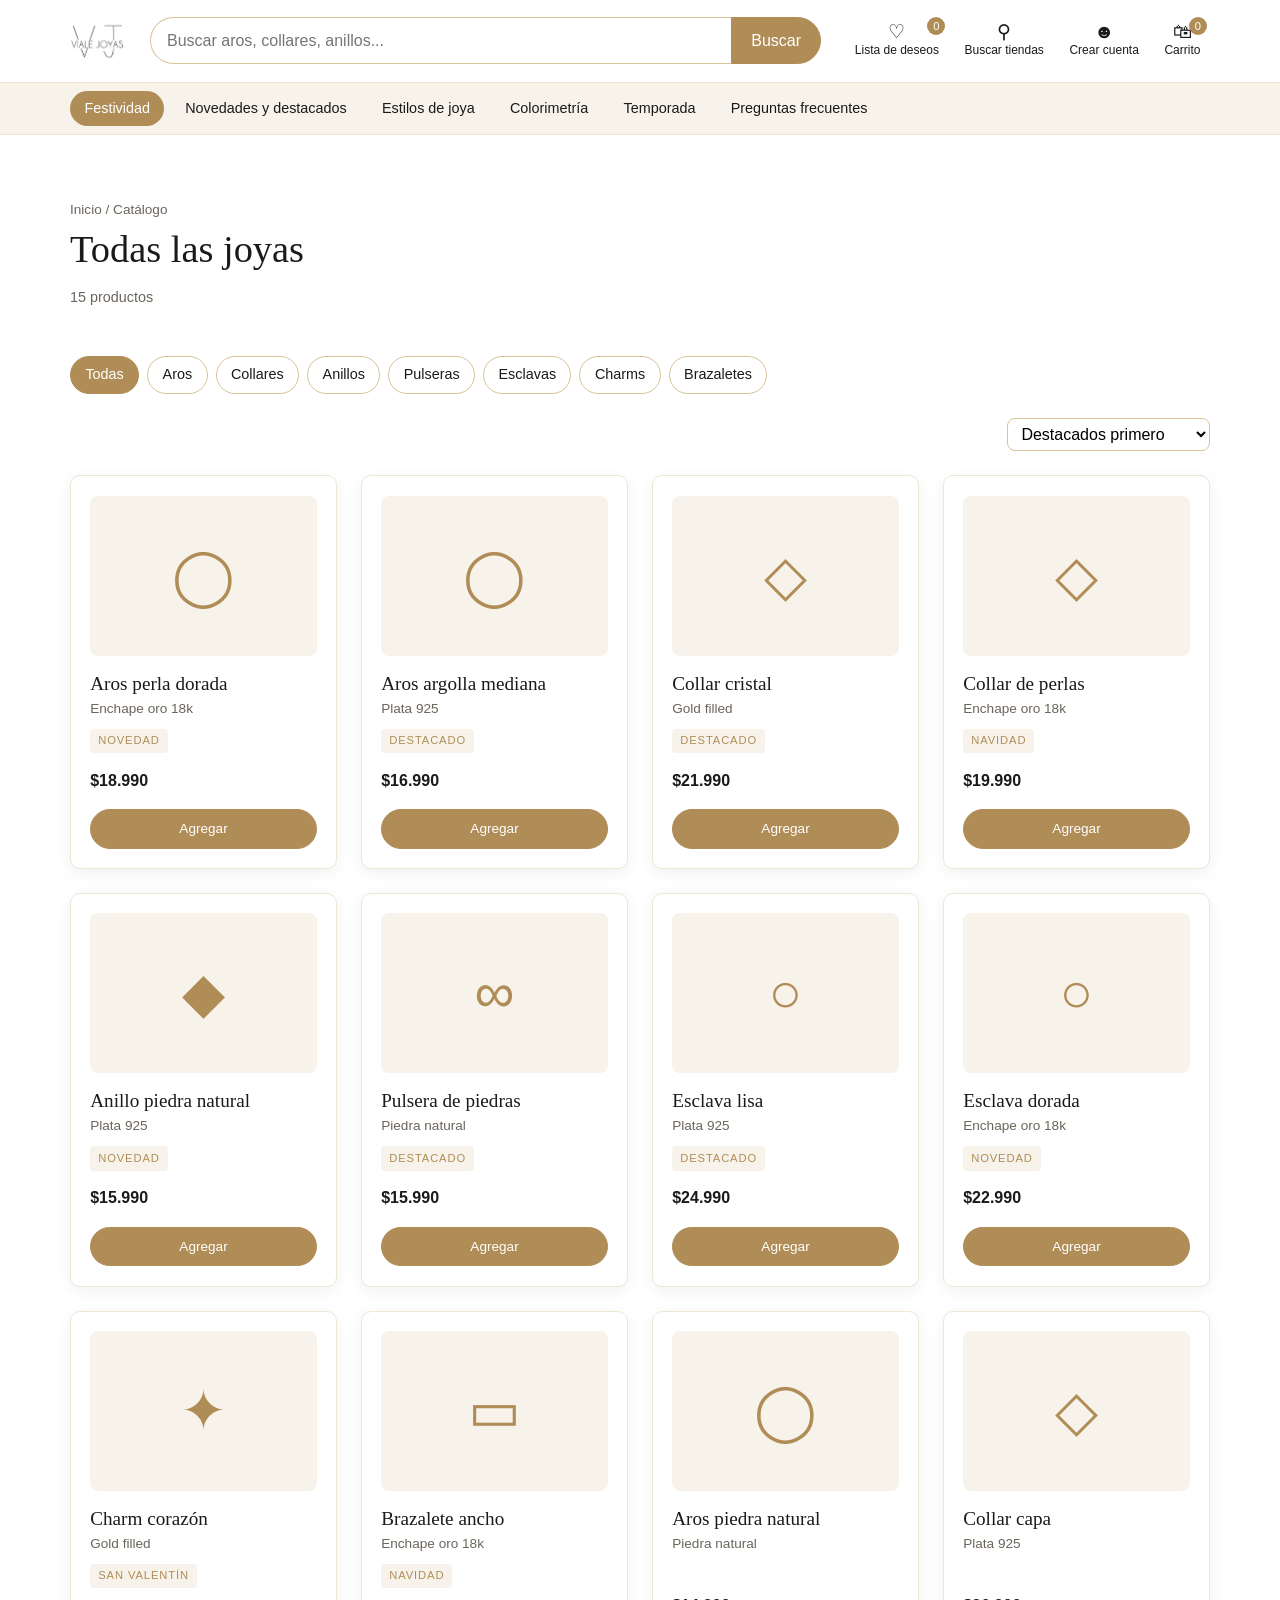
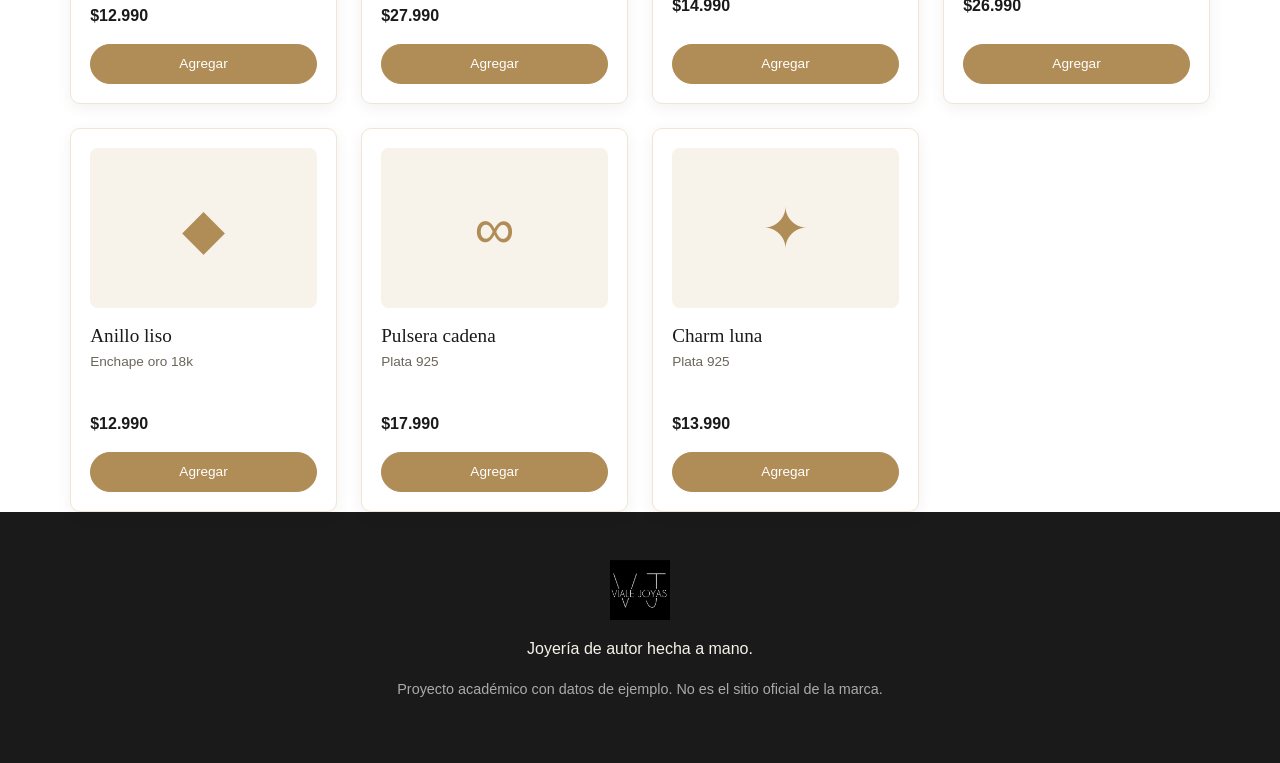
==== catalogo.html @ 7671e729 "Add files via upload" ====
<!DOCTYPE html>
<html lang="es">
<head>
  <meta charset="UTF-8">
  <meta name="viewport" content="width=device-width, initial-scale=1.0">
  <title>Catálogo · Viale Joyas</title>
  <link rel="stylesheet" href="css/styles.css">
  <link rel="stylesheet" href="css/catalogo.css">
</head>
<body>

  <!-- ===== BARRA PRINCIPAL ===== -->
  <header class="topbar">
    <div class="container topbar__inner">
      <a href="index.html" class="brand" aria-label="Viale Joyas, inicio">
        <img src="assets/logo.png" alt="Logo Viale Joyas">
      </a>

      <form class="search" id="form-search" role="search">
        <label for="buscador" class="sr-only">Buscar</label>
        <input id="buscador" type="search" placeholder="Buscar aros, collares, anillos...">
        <button type="submit" aria-label="Buscar">Buscar</button>
      </form>

      <nav class="actions" aria-label="Acciones de cuenta">
        <button class="action" id="btn-wishlist" type="button">
          <span class="action__icon" aria-hidden="true">&#9825;</span>
          <span class="action__label">Lista de deseos</span>
          <span class="badge" id="wish-count">0</span>
        </button>
        <button class="action" id="btn-stores" type="button">
          <span class="action__icon" aria-hidden="true">&#9906;</span>
          <span class="action__label">Buscar tiendas</span>
        </button>
        <button class="action" id="btn-account" type="button">
          <span class="action__icon" aria-hidden="true">&#9787;</span>
          <span class="action__label">Crear cuenta</span>
        </button>
        <button class="action" id="btn-cart" type="button">
          <span class="action__icon" aria-hidden="true">&#128717;</span>
          <span class="action__label">Carrito</span>
          <span class="badge" id="cart-count">0</span>
        </button>
      </nav>
    </div>
  </header>

  <!-- ===== BARRA SECUNDARIA ===== -->
  <nav class="subbar" aria-label="Categorías">
    <div class="container subbar__inner">
      <a href="index.html#festividad" class="subbar__link subbar__link--festive">Festividad</a>
      <a href="index.html#novedades" class="subbar__link">Novedades y destacados</a>
      <a href="index.html#estilos" class="subbar__link">Estilos de joya</a>
      <a href="index.html#colorimetria" class="subbar__link">Colorimetría</a>
      <a href="index.html#temporada" class="subbar__link">Temporada</a>
      <a href="index.html#faq" class="subbar__link">Preguntas frecuentes</a>
    </div>
  </nav>

  <main class="container">
    <header class="page-head">
      <p class="breadcrumb"><a href="index.html">Inicio</a> / <span id="crumb">Catálogo</span></p>
      <h1 id="titulo">Todas las joyas</h1>
      <p class="muted" id="conteo"></p>
    </header>

    <nav class="chips" id="chips" aria-label="Filtrar por categoría"></nav>

    <div class="toolbar">
      <span class="muted" id="resumen"></span>
      <label>
        <span class="sr-only">Ordenar</span>
        <select id="orden">
          <option value="relevancia">Destacados primero</option>
          <option value="precio-asc">Precio: menor a mayor</option>
          <option value="precio-desc">Precio: mayor a menor</option>
          <option value="nombre">Nombre A-Z</option>
        </select>
      </label>
    </div>

    <div class="grid" id="grid"></div>
    <p class="empty" id="vacio" hidden>No encontramos productos con esa búsqueda.</p>
  </main>

  <footer class="footer">
    <div class="container footer__inner">
      <img src="assets/logo.png" alt="Viale Joyas" class="footer__logo">
      <p>Joyería de autor hecha a mano.</p>
      <p class="muted">Proyecto académico con datos de ejemplo. No es el sitio oficial de la marca.</p>
    </div>
  </footer>

  <!-- ===== DIÁLOGOS ===== -->
  <dialog id="dlg-stores" class="dialog">
    <form method="dialog" class="dialog__close-wrap"><button class="dialog__close" aria-label="Cerrar">&times;</button></form>
    <h2>Nuestras tiendas</h2>
    <ul class="store-list">
      <li><strong>Vivo Los Trapenses</strong><span>Mall Vivo Los Trapenses</span></li>
      <li><strong>MUT</strong><span>Mercado Urbano Tobalaba</span></li>
      <li><strong>Espacio Urbano La Dehesa</strong><span>Espacio Urbano La Dehesa</span></li>
      <li><strong>Pueblo del Inglés</strong><span>Pueblo del Inglés, local</span></li>
    </ul>
    <p class="muted">Direcciones y horarios de ejemplo.</p>
  </dialog>

  <dialog id="dlg-account" class="dialog">
    <form method="dialog" class="dialog__close-wrap"><button class="dialog__close" aria-label="Cerrar">&times;</button></form>
    <h2>Crear cuenta</h2>
    <form id="form-account" class="stack">
      <label for="acc-nombre">Nombre</label>
      <input id="acc-nombre" type="text" required>
      <label for="acc-email">Correo</label>
      <input id="acc-email" type="email" required>
      <label for="acc-pass">Contraseña</label>
      <input id="acc-pass" type="password" minlength="6" required>
      <button class="btn btn--primary" type="submit">Crear cuenta</button>
      <p class="muted">Simulado: los datos se guardan solo en este navegador.</p>
    </form>
  </dialog>

  <dialog id="dlg-list" class="dialog">
    <form method="dialog" class="dialog__close-wrap"><button class="dialog__close" aria-label="Cerrar">&times;</button></form>
    <h2 id="dlg-list-title">Lista</h2>
    <ul class="item-list" id="dlg-list-items"></ul>
    <p class="item-total" id="dlg-list-total"></p>
    <p class="muted">Guardado en este navegador.</p>
  </dialog>

  <script src="js/productos.js"></script>
  <script src="js/shared.js"></script>
  <script>
    (function () {
      const V = window.Viale;
      const categoria = V.getParam('categoria') || 'todas';
      const q = (V.getParam('q') || '').toLowerCase().trim();
      const grid = document.getElementById('grid');

      // Título y migas de pan
      const cat = CATEGORIAS.find((c) => c.id === categoria);
      const titulo = cat ? cat.nombre : (q ? `Resultados para "${V.getParam('q')}"` : 'Todas las joyas');
      document.getElementById('titulo').textContent = titulo;
      document.title = titulo + ' · Viale Joyas';
      document.getElementById('crumb').textContent = cat ? cat.nombre : 'Catálogo';

      // Chips de categorías
      const chips = document.getElementById('chips');
      const todos = [{ id: 'todas', nombre: 'Todas' }, ...CATEGORIAS];
      chips.innerHTML = todos.map((c) => {
        const href = c.id === 'todas' ? 'catalogo.html' : `catalogo.html?categoria=${c.id}`;
        const active = c.id === categoria ? ' is-active' : '';
        return `<a class="chip${active}" href="${href}">${c.nombre}</a>`;
      }).join('');

      // Filtrado base
      let base = PRODUCTOS.filter((p) => {
        const okCat = categoria === 'todas' || p.categoria === categoria;
        const okQ = !q || p.nombre.toLowerCase().includes(q)
          || p.material.toLowerCase().includes(q)
          || p.categoria.includes(q);
        return okCat && okQ;
      });

      const orden = document.getElementById('orden');
      function ordenar(lista) {
        const copia = [...lista];
        switch (orden.value) {
          case 'precio-asc':  return copia.sort((a, b) => a.precio - b.precio);
          case 'precio-desc': return copia.sort((a, b) => b.precio - a.precio);
          case 'nombre':      return copia.sort((a, b) => a.nombre.localeCompare(b.nombre, 'es'));
          default:            return copia.sort((a, b) => b.etiquetas.length - a.etiquetas.length);
        }
      }

      function render() {
        const lista = ordenar(base);
        document.getElementById('conteo').textContent =
          `${lista.length} ${lista.length === 1 ? 'producto' : 'productos'}`;
        document.getElementById('resumen').textContent = q ? `Búsqueda: "${V.getParam('q')}"` : '';
        grid.innerHTML = lista.map((p) => V.cardHTML(p)).join('');
        document.getElementById('vacio').hidden = lista.length > 0;
      }

      orden.addEventListener('change', render);
      V.bindCards(grid);
      V.bindHeader();
      render();
    })();
  </script>
</body>
</html>
---- css/styles.css ----
/* ===== Variables ===== */
:root {
  --gold: #b08d57;
  --gold-light: #d9c29a;
  --cream: #f7f2ea;
  --cream-dark: #efe6d6;
  --ink: #1a1a1a;
  --muted: #6b655c;
  --white: #ffffff;
  --radius: 10px;
  --shadow: 0 4px 16px rgba(0, 0, 0, 0.06);
}

/* ===== Base ===== */
* { box-sizing: border-box; }
html { scroll-behavior: smooth; scroll-padding-top: 140px; }
body {
  margin: 0;
  font-family: "Helvetica Neue", Arial, sans-serif;
  color: var(--ink);
  background: var(--white);
  line-height: 1.6;
}
img { max-width: 100%; display: block; }
h1, h2, h3 { font-family: Georgia, "Times New Roman", serif; font-weight: 400; line-height: 1.2; }
h2 { font-size: 2rem; margin: 0 0 0.5rem; }
a { color: inherit; }
.container { width: min(1140px, 92%); margin: 0 auto; }
.muted { color: var(--muted); font-size: 0.9rem; }
.sr-only {
  position: absolute; width: 1px; height: 1px; overflow: hidden;
  clip: rect(0 0 0 0); white-space: nowrap;
}

/* ===== Botones ===== */
.btn {
  display: inline-block; cursor: pointer;
  padding: 0.6rem 1.1rem; border-radius: 999px;
  border: 1px solid var(--gold); font: inherit; font-size: 0.95rem;
  text-decoration: none; transition: background 0.2s, color 0.2s;
}
.btn--primary { background: var(--gold); color: var(--white); }
.btn--primary:hover { background: #8f7143; }
.btn--ghost { background: transparent; color: var(--gold); }
.btn--ghost:hover { background: var(--cream); }
.btn:disabled { opacity: 0.5; cursor: not-allowed; }

/* ===== Barra principal ===== */
.topbar {
  position: sticky; top: 0; z-index: 20;
  background: var(--white);
  border-bottom: 1px solid var(--cream-dark);
}
.topbar__inner {
  display: flex; align-items: center; gap: 1.5rem;
  padding: 0.8rem 0; flex-wrap: wrap;
}
.brand img { height: 56px; width: auto; }
.search { flex: 1; min-width: 220px; display: flex; }
.search input {
  flex: 1; padding: 0.6rem 1rem;
  border: 1px solid var(--gold-light); border-right: none;
  border-radius: 999px 0 0 999px; font: inherit;
}
.search button {
  padding: 0 1.2rem; border: 1px solid var(--gold); background: var(--gold);
  color: var(--white); border-radius: 0 999px 999px 0; cursor: pointer; font: inherit;
}
.actions { display: flex; gap: 0.4rem; flex-wrap: wrap; }
.action {
  position: relative; display: flex; flex-direction: column; align-items: center;
  background: none; border: none; cursor: pointer; font: inherit;
  font-size: 0.75rem; color: var(--ink); padding: 0.3rem 0.6rem; border-radius: 8px;
}
.action:hover { background: var(--cream); }
.action__icon { font-size: 1.2rem; line-height: 1; }
.badge {
  position: absolute; top: 0; right: 0.2rem;
  min-width: 18px; height: 18px; padding: 0 4px;
  border-radius: 999px; background: var(--gold); color: var(--white);
  font-size: 0.7rem; line-height: 18px; text-align: center;
}

/* ===== Barra secundaria ===== */
.subbar {
  position: sticky; top: 0; z-index: 19;
  background: var(--cream);
  border-bottom: 1px solid var(--cream-dark);
}
.subbar__inner {
  display: flex; gap: 0.4rem; overflow-x: auto; padding: 0.5rem 0;
  scrollbar-width: none;
}
.subbar__link {
  white-space: nowrap; text-decoration: none; font-size: 0.9rem;
  padding: 0.4rem 0.9rem; border-radius: 999px; color: var(--ink);
}
.subbar__link:hover { background: var(--white); }
.subbar__link--festive { background: var(--gold); color: var(--white); }
.subbar__link--festive:hover { background: #8f7143; }

/* ===== Hero / festividad ===== */
.hero {
  background: linear-gradient(135deg, var(--cream) 0%, var(--cream-dark) 100%);
  padding: 4rem 0; text-align: center;
}
.hero__inner { max-width: 680px; }
.hero h1 { font-size: 3rem; margin: 0.2rem 0 0.8rem; }
.hero__text { color: var(--muted); font-size: 1.1rem; }
.eyebrow {
  text-transform: uppercase; letter-spacing: 0.15em;
  font-size: 0.75rem; color: var(--gold); margin: 0;
}
.countdown { font-weight: bold; color: var(--gold); margin: 0.5rem 0 1.5rem; }

/* ===== Secciones ===== */
.section { padding: 4rem 0; }
.section--alt { background: var(--cream); }
.section__header { margin-bottom: 2rem; }
.section__header p { color: var(--muted); margin: 0; }

.grid {
  display: grid; gap: 1.5rem;
  grid-template-columns: repeat(auto-fill, minmax(230px, 1fr));
}
.card {
  background: var(--white); border: 1px solid var(--cream-dark);
  border-radius: var(--radius); padding: 1.2rem; box-shadow: var(--shadow);
  display: flex; flex-direction: column;
}
.card__img {
  height: 160px; border-radius: 8px; background: var(--cream);
  display: flex; align-items: center; justify-content: center;
  font-size: 3.5rem; color: var(--gold);
}
.card h3 { font-size: 1.2rem; margin: 1rem 0 0.2rem; }
.card__meta { color: var(--muted); font-size: 0.85rem; margin: 0; }
.card__price { font-weight: bold; margin: 0.6rem 0 1rem; }
.card__actions { margin-top: auto; display: flex; gap: 0.5rem; }
.card__actions .btn { flex: 1; text-align: center; padding: 0.5rem; font-size: 0.85rem; }

.styles-grid {
  display: grid; gap: 1rem;
  grid-template-columns: repeat(auto-fill, minmax(140px, 1fr));
}
.style-tile {
  display: flex; align-items: center; justify-content: center;
  height: 110px; background: var(--white); border: 1px solid var(--gold-light);
  border-radius: var(--radius); text-decoration: none;
  font-family: Georgia, serif; font-size: 1.2rem; transition: transform 0.2s, background 0.2s;
}
.style-tile:hover { transform: translateY(-3px); background: var(--cream); }

/* ===== Newsletter ===== */
.newsletter {
  display: grid; gap: 2rem;
  grid-template-columns: 1fr 1fr; align-items: start;
}
.newsletter__form { display: flex; flex-direction: column; gap: 0.5rem; }
.newsletter__form label, .stack label { font-size: 0.9rem; color: var(--muted); }
.newsletter__form input[type="text"],
.newsletter__form input[type="email"],
.stack input {
  padding: 0.6rem 0.8rem; border: 1px solid var(--gold-light);
  border-radius: 8px; font: inherit;
}
.prefs { border: none; padding: 0; margin: 0.5rem 0; }
.prefs legend { font-size: 0.9rem; color: var(--muted); padding: 0; margin-bottom: 0.3rem; }
.prefs label { margin-right: 1rem; color: var(--ink); }
.form-msg { color: var(--gold); font-size: 0.9rem; min-height: 1.2em; }

/* ===== Artículo ===== */
.article { max-width: 760px; }
.article h2 { font-size: 2.2rem; margin: 0.4rem 0 1rem; }
.article h3 { font-size: 1.3rem; margin: 1.6rem 0 0.4rem; color: var(--gold); }

/* ===== FAQ ===== */
.faq { max-width: 760px; }
.faq details {
  border-bottom: 1px solid var(--cream-dark); padding: 0.9rem 0;
}
.faq summary { cursor: pointer; font-weight: bold; }
.faq p { color: var(--muted); margin: 0.5rem 0 0; }

/* ===== Footer ===== */
.footer { background: var(--ink); color: var(--cream); padding: 3rem 0; text-align: center; }
.footer a { color: var(--gold-light); }
.footer .muted { color: #aaa; }
.footer__logo { height: 60px; margin: 0 auto 1rem; filter: invert(1); }

/* ===== Diálogos ===== */
.dialog {
  border: none; border-radius: var(--radius); padding: 2rem;
  width: min(460px, 92%); box-shadow: 0 20px 60px rgba(0, 0, 0, 0.2);
}
.dialog::backdrop { background: rgba(0, 0, 0, 0.4); }
.dialog__close-wrap { position: absolute; right: 1rem; top: 0.6rem; }
.dialog__close { background: none; border: none; font-size: 1.6rem; cursor: pointer; }
.store-list { list-style: none; padding: 0; }
.store-list li { padding: 0.8rem 0; border-bottom: 1px solid var(--cream-dark); display: flex; flex-direction: column; }
.store-list span { color: var(--muted); font-size: 0.9rem; }
.item-list { list-style: none; padding: 0; }
.item-list li { display: flex; justify-content: space-between; padding: 0.5rem 0; border-bottom: 1px solid var(--cream-dark); }
.item-total { font-weight: bold; text-align: right; }
.stack { display: flex; flex-direction: column; gap: 0.5rem; }

/* ===== Página QR ===== */
.qr-page { padding: 3rem 0; max-width: 560px; }
.qr-output { margin-top: 2rem; text-align: center; }
.qr-output #qr-canvas { display: inline-block; padding: 1rem; background: var(--white); border: 1px solid var(--cream-dark); border-radius: var(--radius); }
.qr-caption { word-break: break-all; font-size: 0.85rem; color: var(--muted); }

/* ===== Responsive ===== */
@media (max-width: 800px) {
  .newsletter { grid-template-columns: 1fr; }
  .hero h1 { font-size: 2.2rem; }
  .action__label { font-size: 0.65rem; }
}
---- css/catalogo.css ----
/* Estilos para catálogo y ficha de producto */

/* ----- Encabezado de página ----- */
.page-head { padding: 2.5rem 0 1rem; }
.page-head h1 { font-size: 2.4rem; margin: 0.3rem 0; }
.breadcrumb { font-size: 0.85rem; color: var(--muted); margin: 1.5rem 0 0; }
.breadcrumb a { text-decoration: none; }
.breadcrumb a:hover { color: var(--gold); }

/* ----- Chips de categoría ----- */
.chips { display: flex; gap: 0.5rem; flex-wrap: wrap; margin: 1rem 0 1.5rem; }
.chip {
  padding: 0.4rem 0.9rem; border: 1px solid var(--gold-light);
  border-radius: 999px; text-decoration: none; font-size: 0.9rem;
  transition: background 0.2s;
}
.chip:hover { background: var(--cream); }
.chip.is-active { background: var(--gold); color: var(--white); border-color: var(--gold); }

/* ----- Barra de herramientas ----- */
.toolbar {
  display: flex; justify-content: space-between; align-items: center;
  flex-wrap: wrap; gap: 1rem; margin-bottom: 1.5rem;
}
.toolbar select {
  padding: 0.4rem 0.6rem; border: 1px solid var(--gold-light);
  border-radius: 8px; font: inherit; background: var(--white);
}

/* ----- Tarjetas ----- */
.card__link { text-decoration: none; color: inherit; display: block; }
.card__link:hover h3 { color: var(--gold); }
.card__tags { margin: 0.4rem 0 0; min-height: 1.4rem; }
.tag {
  display: inline-block; font-size: 0.7rem; text-transform: uppercase;
  letter-spacing: 0.08em; background: var(--cream); color: var(--gold);
  padding: 0.2rem 0.5rem; border-radius: 4px; margin: 0 0.3rem 0.3rem 0;
}
.empty { padding: 3rem 0; text-align: center; color: var(--muted); }

/* ----- Ficha de producto ----- */
.product {
  display: grid; grid-template-columns: 1fr 1fr; gap: 3rem;
  padding: 2rem 0;
}
.product__img {
  height: 420px; border-radius: var(--radius);
  background: var(--cream); color: var(--gold); font-size: 7rem;
  display: flex; align-items: center; justify-content: center;
}
.product h1 { font-size: 2.2rem; margin: 0.6rem 0 0.4rem; }
.product__price { font-size: 1.5rem; margin: 0.8rem 0; }
.product__buy { display: flex; gap: 0.6rem; margin: 1.5rem 0; flex-wrap: wrap; }
.product__buy .btn { flex: 1; text-align: center; min-width: 160px; }
.info-list { padding-left: 1.1rem; color: var(--muted); font-size: 0.9rem; }

/* ----- Disponibilidad por tienda ----- */
.stock-section { padding: 2rem 0; border-top: 1px solid var(--cream-dark); }
.stock-section h2 { margin-bottom: 0.3rem; }
.stock-table { width: 100%; border-collapse: collapse; margin-top: 1rem; }
.stock-table th, .stock-table td {
  text-align: left; padding: 0.75rem 0.4rem;
  border-bottom: 1px solid var(--cream-dark);
}
.stock-table th { font-size: 0.85rem; color: var(--muted); font-weight: normal; }
.st {
  display: inline-block; padding: 0.2rem 0.6rem;
  border-radius: 999px; font-size: 0.8rem;
}
.st-ok { background: #e4efe6; color: #2f6a3d; }
.st-ultimas { background: #f7ecd3; color: #8a5d10; }
.st-agotado { background: #eeeeee; color: #777; }

/* ----- Relacionados ----- */
.related { padding: 2rem 0 4rem; border-top: 1px solid var(--cream-dark); }
.related h2 { margin-bottom: 1.5rem; }

/* ----- Responsive ----- */
@media (max-width: 800px) {
  .product { grid-template-columns: 1fr; gap: 1.5rem; }
  .product__img { height: 280px; font-size: 5rem; }
  .page-head h1 { font-size: 1.9rem; }
}
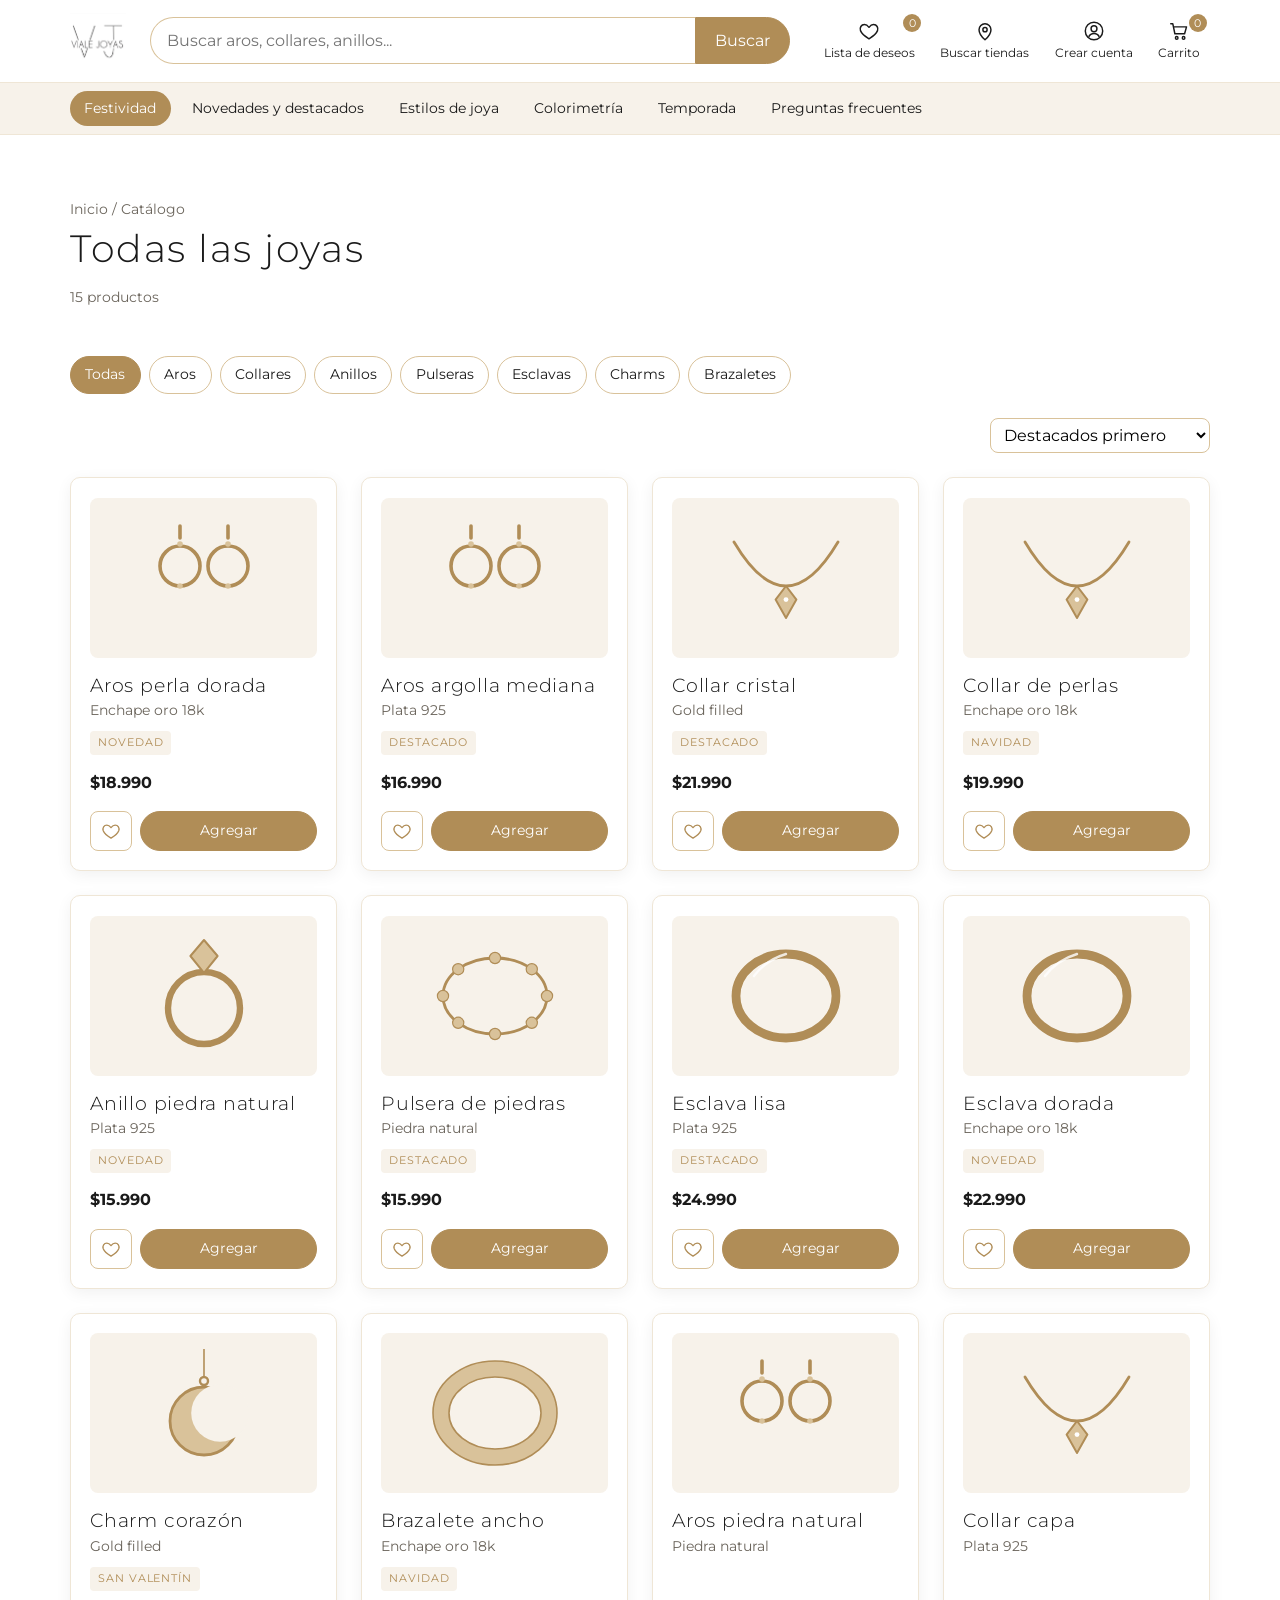
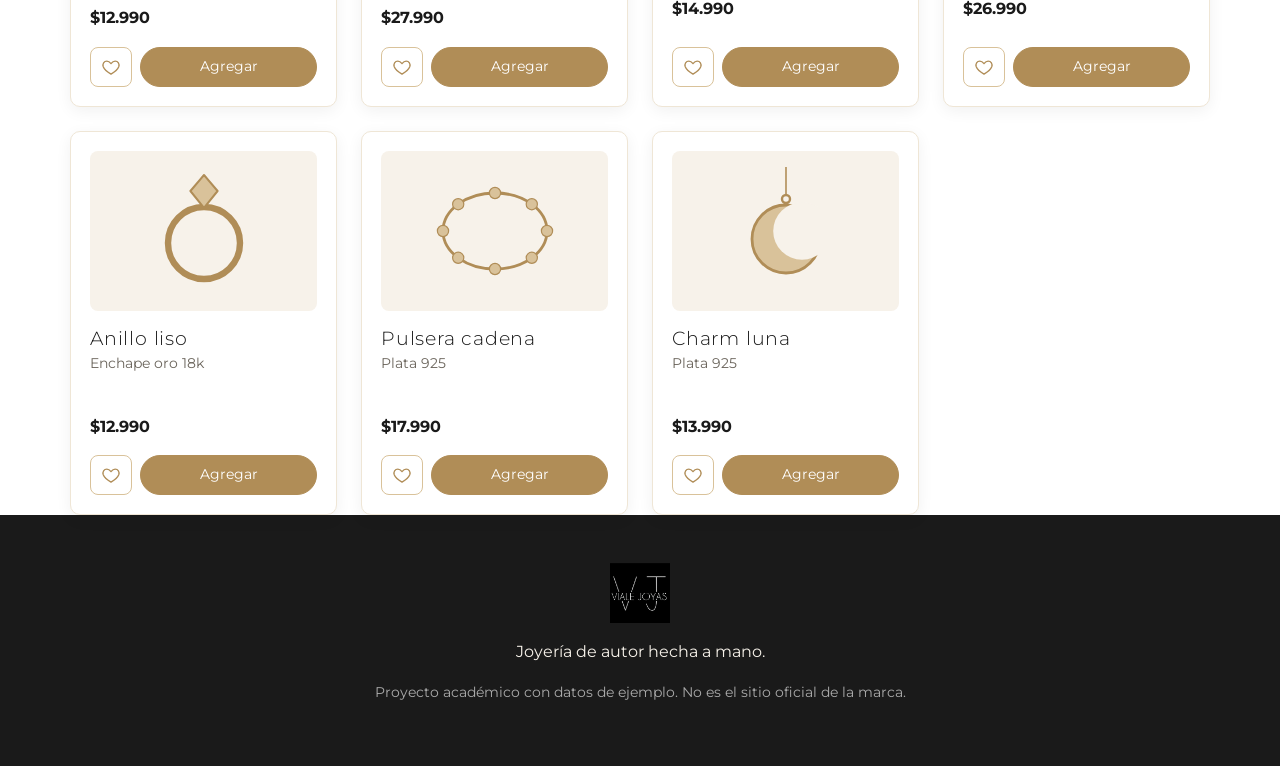
==== commit 6a7da6f8: "Add files via upload" ====
--- a/catalogo.html
+++ b/catalogo.html
@@ -4,6 +4,9 @@
   <meta charset="UTF-8">
   <meta name="viewport" content="width=device-width, initial-scale=1.0">
   <title>Catálogo · Viale Joyas</title>
+  <link rel="preconnect" href="https://fonts.googleapis.com">
+  <link rel="preconnect" href="https://fonts.gstatic.com" crossorigin>
+  <link href="https://fonts.googleapis.com/css2?family=Montserrat:wght@300;400;500&display=swap" rel="stylesheet">
   <link rel="stylesheet" href="css/styles.css">
   <link rel="stylesheet" href="css/catalogo.css">
 </head>
@@ -24,20 +27,20 @@
 
       <nav class="actions" aria-label="Acciones de cuenta">
         <button class="action" id="btn-wishlist" type="button">
-          <span class="action__icon" aria-hidden="true">&#9825;</span>
+          <span class="action__icon" aria-hidden="true"><svg viewBox="0 0 24 24" width="22" height="22" fill="none" stroke="currentColor" stroke-width="1.6" stroke-linejoin="round" aria-hidden="true"><path d="M12 20.5s-7.5-4.4-9.3-8.9C1.6 8.4 3.5 5 7 5c2.2 0 3.6 1.2 5 3 1.4-1.8 2.8-3 5-3 3.5 0 5.4 3.4 4.3 6.6-1.8 4.5-9.3 8.9-9.3 8.9z"/></svg></span>
           <span class="action__label">Lista de deseos</span>
           <span class="badge" id="wish-count">0</span>
         </button>
         <button class="action" id="btn-stores" type="button">
-          <span class="action__icon" aria-hidden="true">&#9906;</span>
+          <span class="action__icon" aria-hidden="true"><svg viewBox="0 0 24 24" width="22" height="22" fill="none" stroke="currentColor" stroke-width="1.6" stroke-linejoin="round" aria-hidden="true"><path d="M12 21.5s-6.5-5.6-6.5-11a6.5 6.5 0 0 1 13 0c0 5.4-6.5 11-6.5 11z"/><circle cx="12" cy="10.5" r="2.3"/></svg></span>
           <span class="action__label">Buscar tiendas</span>
         </button>
         <button class="action" id="btn-account" type="button">
-          <span class="action__icon" aria-hidden="true">&#9787;</span>
+          <span class="action__icon" aria-hidden="true"><svg viewBox="0 0 24 24" width="22" height="22" fill="none" stroke="currentColor" stroke-width="1.6" aria-hidden="true"><circle cx="12" cy="12" r="9.5"/><circle cx="12" cy="9.5" r="3.2"/><path d="M6.2 18.4c1.2-2.4 3.3-3.6 5.8-3.6s4.6 1.2 5.8 3.6"/></svg></span>
           <span class="action__label">Crear cuenta</span>
         </button>
         <button class="action" id="btn-cart" type="button">
-          <span class="action__icon" aria-hidden="true">&#128717;</span>
+          <span class="action__icon" aria-hidden="true"><svg viewBox="0 0 24 24" width="22" height="22" fill="none" stroke="currentColor" stroke-width="1.6" stroke-linecap="round" stroke-linejoin="round" aria-hidden="true"><path d="M3 4h2.2l2.3 11h10.6l2.1-7.5H6.4"/><circle cx="9.5" cy="19.5" r="1.4"/><circle cx="17" cy="19.5" r="1.4"/></svg></span>
           <span class="action__label">Carrito</span>
           <span class="badge" id="cart-count">0</span>
         </button>
--- a/css/styles.css
+++ b/css/styles.css
@@ -16,13 +16,13 @@
 html { scroll-behavior: smooth; scroll-padding-top: 140px; }
 body {
   margin: 0;
-  font-family: "Helvetica Neue", Arial, sans-serif;
+  font-family: "Montserrat", "Helvetica Neue", Arial, sans-serif;
   color: var(--ink);
   background: var(--white);
   line-height: 1.6;
 }
 img { max-width: 100%; display: block; }
-h1, h2, h3 { font-family: Georgia, "Times New Roman", serif; font-weight: 400; line-height: 1.2; }
+h1, h2, h3 { font-family: "Montserrat", sans-serif; font-weight: 300; letter-spacing: 0.04em; line-height: 1.2; }
 h2 { font-size: 2rem; margin: 0 0 0.5rem; }
 a { color: inherit; }
 .container { width: min(1140px, 92%); margin: 0 auto; }
@@ -147,7 +147,7 @@
   display: flex; align-items: center; justify-content: center;
   height: 110px; background: var(--white); border: 1px solid var(--gold-light);
   border-radius: var(--radius); text-decoration: none;
-  font-family: Georgia, serif; font-size: 1.2rem; transition: transform 0.2s, background 0.2s;
+  font-family: "Montserrat", sans-serif; font-weight: 300; letter-spacing: 0.04em; font-size: 1.2rem; transition: transform 0.2s, background 0.2s;
 }
 .style-tile:hover { transform: translateY(-3px); background: var(--cream); }
 
@@ -210,6 +210,23 @@
 .qr-output #qr-canvas { display: inline-block; padding: 1rem; background: var(--white); border: 1px solid var(--cream-dark); border-radius: var(--radius); }
 .qr-caption { word-break: break-all; font-size: 0.85rem; color: var(--muted); }
 
+/* ===== Iconos y favoritos ===== */
+.action__icon { display: flex; justify-content: center; align-items: center; height: 24px; }
+.action__icon svg { display: block; }
+.heart-btn {
+  display: inline-flex; align-items: center; justify-content: center;
+  flex: 0 0 42px; height: 40px; cursor: pointer;
+  background: var(--white); color: var(--gold);
+  border: 1px solid var(--gold-light); border-radius: 8px;
+  transition: background 0.2s;
+}
+.heart-btn:hover { background: var(--cream); }
+.heart-btn svg { display: block; }
+.card__photo {
+  width: 100%; height: 160px; object-fit: contain;
+  background: var(--cream); border-radius: 8px;
+}
+
 /* ===== Responsive ===== */
 @media (max-width: 800px) {
   .newsletter { grid-template-columns: 1fr; }
--- a/css/catalogo.css
+++ b/css/catalogo.css
@@ -47,7 +47,9 @@
   height: 420px; border-radius: var(--radius);
   background: var(--cream); color: var(--gold); font-size: 7rem;
   display: flex; align-items: center; justify-content: center;
+  overflow: hidden;
 }
+.product__img img { width: 100%; height: 100%; object-fit: cover; }
 .product h1 { font-size: 2.2rem; margin: 0.6rem 0 0.4rem; }
 .product__price { font-size: 1.5rem; margin: 0.8rem 0; }
 .product__buy { display: flex; gap: 0.6rem; margin: 1.5rem 0; flex-wrap: wrap; }
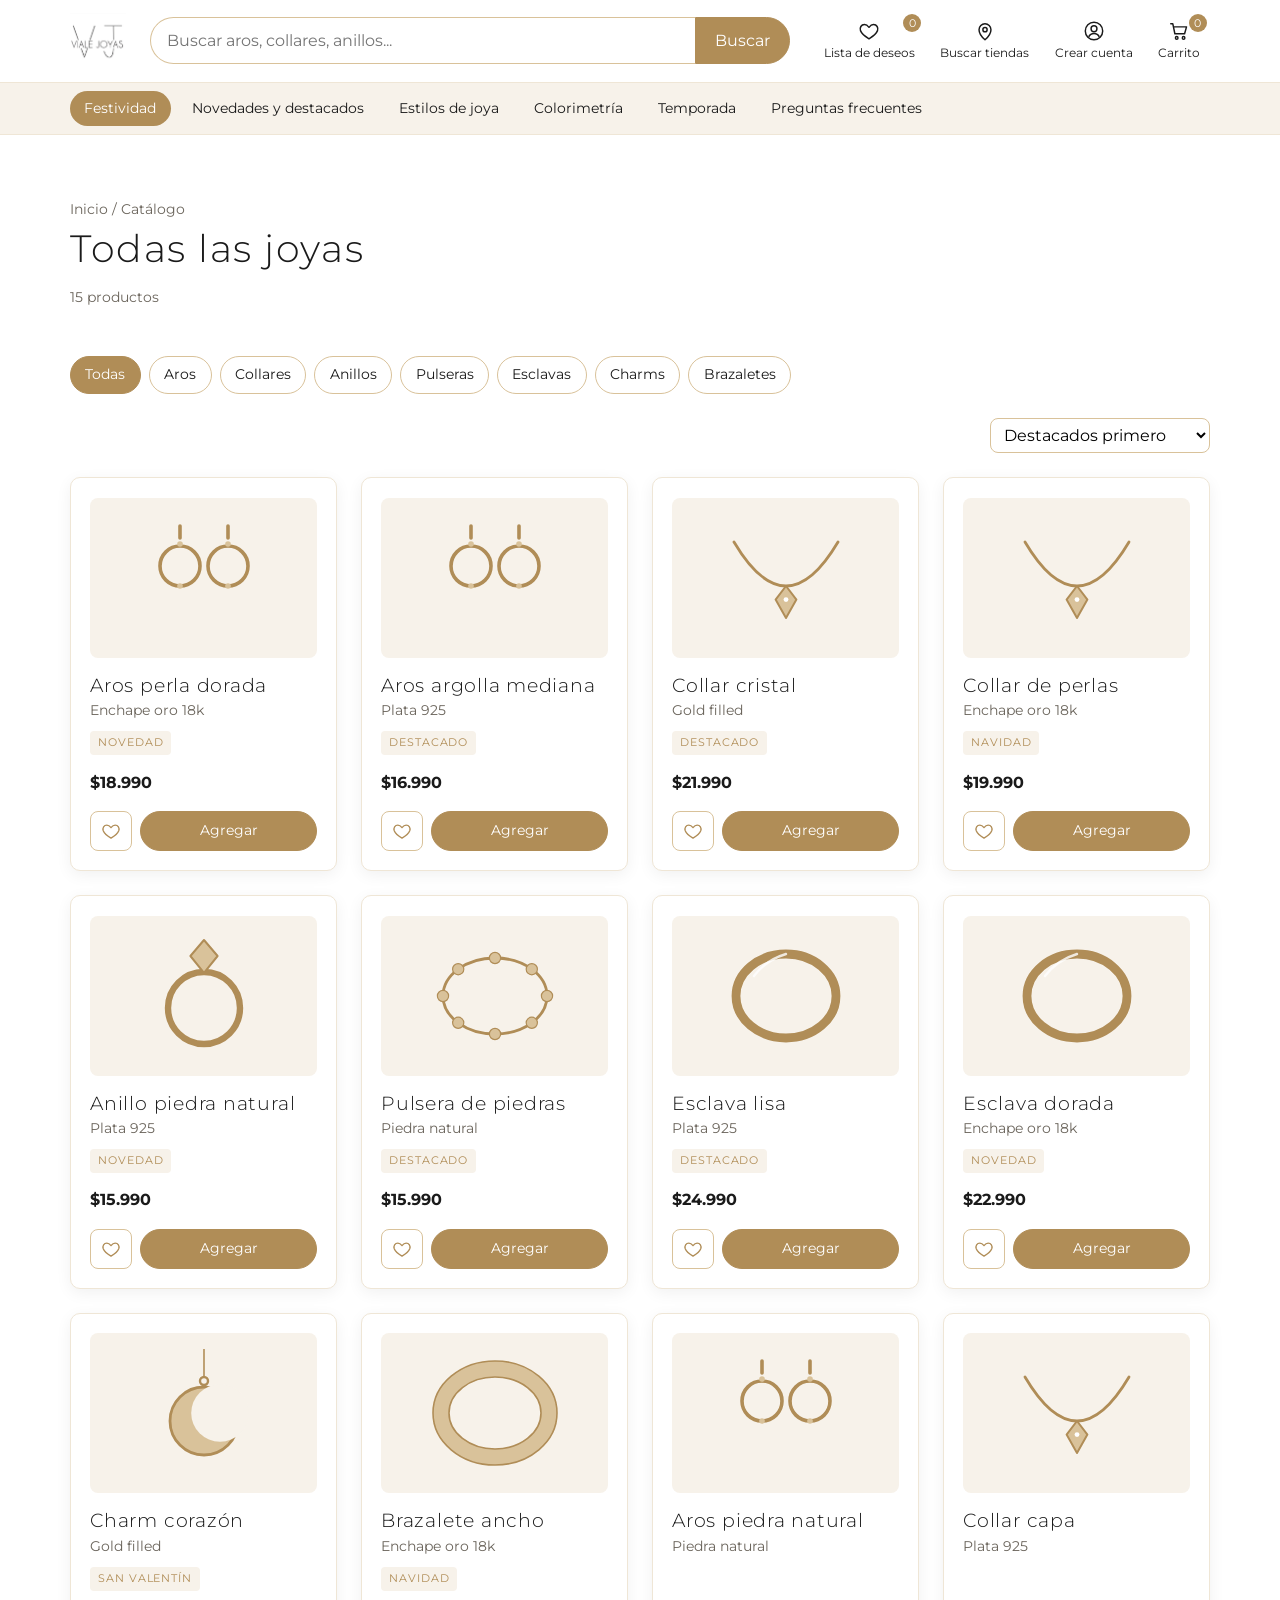
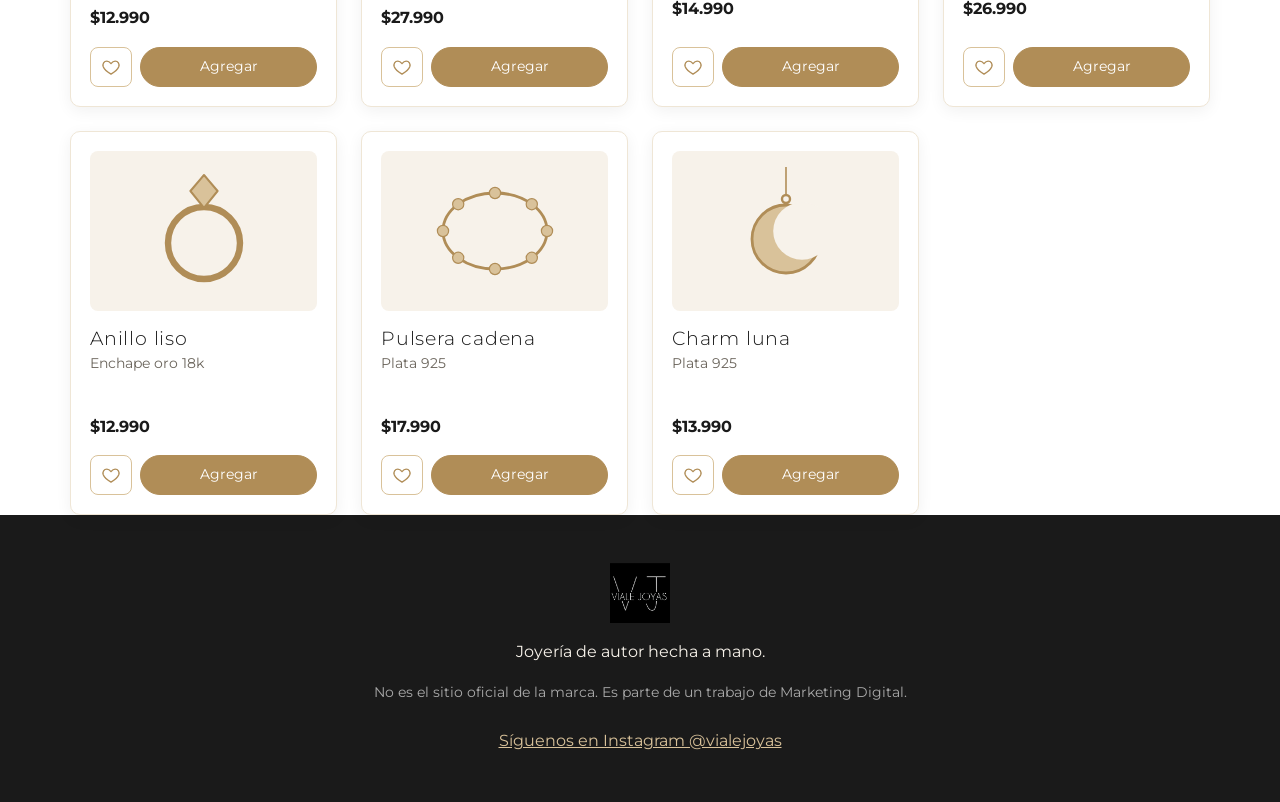
==== commit 2415131b: "Add files via upload" ====
--- a/catalogo.html
+++ b/catalogo.html
@@ -90,7 +90,8 @@
     <div class="container footer__inner">
       <img src="assets/logo.png" alt="Viale Joyas" class="footer__logo">
       <p>Joyería de autor hecha a mano.</p>
-      <p class="muted">Proyecto académico con datos de ejemplo. No es el sitio oficial de la marca.</p>
+      <p class="muted">No es el sitio oficial de la marca. Es parte de un trabajo de Marketing Digital.</p>
+      <a class="ig-link" href="https://www.instagram.com/vialejoyas/?hl=es" target="_blank" rel="noopener">Síguenos en Instagram @vialejoyas</a>
     </div>
   </footer>
 
@@ -135,36 +136,62 @@
   <script>
     (function () {
       const V = window.Viale;
-      const categoria = V.getParam('categoria') || 'todas';
-      const q = (V.getParam('q') || '').toLowerCase().trim();
+      const q0 = V.getParam('q') || '';
+      const q = q0.toLowerCase().trim();
       const grid = document.getElementById('grid');
-
-      // Título y migas de pan
-      const cat = CATEGORIAS.find((c) => c.id === categoria);
-      const titulo = cat ? cat.nombre : (q ? `Resultados para "${V.getParam('q')}"` : 'Todas las joyas');
-      document.getElementById('titulo').textContent = titulo;
-      document.title = titulo + ' · Viale Joyas';
-      document.getElementById('crumb').textContent = cat ? cat.nombre : 'Catálogo';
-
-      // Chips de categorías
       const chips = document.getElementById('chips');
-      const todos = [{ id: 'todas', nombre: 'Todas' }, ...CATEGORIAS];
-      chips.innerHTML = todos.map((c) => {
-        const href = c.id === 'todas' ? 'catalogo.html' : `catalogo.html?categoria=${c.id}`;
-        const active = c.id === categoria ? ' is-active' : '';
-        return `<a class="chip${active}" href="${href}">${c.nombre}</a>`;
-      }).join('');
-
-      // Filtrado base
-      let base = PRODUCTOS.filter((p) => {
-        const okCat = categoria === 'todas' || p.categoria === categoria;
-        const okQ = !q || p.nombre.toLowerCase().includes(q)
-          || p.material.toLowerCase().includes(q)
-          || p.categoria.includes(q);
-        return okCat && okQ;
+      const orden = document.getElementById('orden');
+
+      // Varias categorías en la URL: ?categoria=aros,collares
+      const iniciales = (V.getParam('categoria') || '').split(',')
+        .filter((c) => CATEGORIAS.some((x) => x.id === c));
+      const seleccion = new Set(iniciales);
+
+      function titulo() {
+        if (seleccion.size === 0) return q0 ? `Resultados para "${q0}"` : 'Todas las joyas';
+        const nombres = CATEGORIAS.filter((c) => seleccion.has(c.id)).map((c) => c.nombre);
+        if (nombres.length === 1) return nombres[0];
+        return nombres.slice(0, -1).join(', ') + ' y ' + nombres[nombres.length - 1];
+      }
+
+      // Refleja la selección en la dirección, sin recargar la página
+      function actualizarURL() {
+        const params = new URLSearchParams();
+        if (seleccion.size) params.set('categoria', [...seleccion].join(','));
+        if (q0) params.set('q', q0);
+        const s = params.toString();
+        history.replaceState(null, '', 'catalogo.html' + (s ? '?' + s : ''));
+      }
+
+      function renderChips() {
+        chips.innerHTML = [{ id: 'todas', nombre: 'Todas' }, ...CATEGORIAS].map((c) => {
+          const on = c.id === 'todas' ? seleccion.size === 0 : seleccion.has(c.id);
+          return `<button type="button" class="chip${on ? ' is-active' : ''}" data-cat="${c.id}" aria-pressed="${on}">${c.nombre}</button>`;
+        }).join('');
+      }
+
+      chips.addEventListener('click', (e) => {
+        const b = e.target.closest('.chip');
+        if (!b) return;
+        const id = b.dataset.cat;
+        if (id === 'todas') seleccion.clear();
+        else if (seleccion.has(id)) seleccion.delete(id);
+        else seleccion.add(id);
+        actualizarURL();
+        renderChips();
+        render();
       });
 
-      const orden = document.getElementById('orden');
+      function filtrar() {
+        return PRODUCTOS.filter((p) => {
+          const okCat = seleccion.size === 0 || seleccion.has(p.categoria);
+          const okQ = !q || p.nombre.toLowerCase().includes(q)
+            || p.material.toLowerCase().includes(q)
+            || p.categoria.includes(q);
+          return okCat && okQ;
+        });
+      }
+
       function ordenar(lista) {
         const copia = [...lista];
         switch (orden.value) {
@@ -176,10 +203,15 @@
       }
 
       function render() {
-        const lista = ordenar(base);
+        const t = titulo();
+        document.getElementById('titulo').textContent = t;
+        document.title = t + ' · Viale Joyas';
+        document.getElementById('crumb').textContent = seleccion.size ? t : 'Catálogo';
+
+        const lista = ordenar(filtrar());
         document.getElementById('conteo').textContent =
           `${lista.length} ${lista.length === 1 ? 'producto' : 'productos'}`;
-        document.getElementById('resumen').textContent = q ? `Búsqueda: "${V.getParam('q')}"` : '';
+        document.getElementById('resumen').textContent = q0 ? `Búsqueda: "${q0}"` : '';
         grid.innerHTML = lista.map((p) => V.cardHTML(p)).join('');
         document.getElementById('vacio').hidden = lista.length > 0;
       }
@@ -187,6 +219,7 @@
       orden.addEventListener('change', render);
       V.bindCards(grid);
       V.bindHeader();
+      renderChips();
       render();
     })();
   </script>
--- a/css/styles.css
+++ b/css/styles.css
@@ -227,6 +227,18 @@
   background: var(--cream); border-radius: 8px;
 }
 
+/* ===== Listas, acciones y redes ===== */
+.item-list li { align-items: center; gap: 0.6rem; }
+.item-list li span:first-child { flex: 1; }
+.item-actions { display: flex; gap: 0.3rem; align-items: center; }
+.mini-btn {
+  font: inherit; font-size: 0.8rem; cursor: pointer;
+  border: 1px solid var(--gold-light); background: var(--white);
+  color: var(--gold); border-radius: 6px; padding: 0.1rem 0.5rem;
+}
+.mini-btn:hover { background: var(--cream); }
+.footer .ig-link { display: inline-block; margin-top: 0.6rem; color: var(--gold-light); }
+
 /* ===== Responsive ===== */
 @media (max-width: 800px) {
   .newsletter { grid-template-columns: 1fr; }
--- a/css/catalogo.css
+++ b/css/catalogo.css
@@ -14,6 +14,7 @@
   border-radius: 999px; text-decoration: none; font-size: 0.9rem;
   transition: background 0.2s;
 }
+.chip { font: inherit; font-size: 0.9rem; cursor: pointer; background: none; color: var(--ink); }
 .chip:hover { background: var(--cream); }
 .chip.is-active { background: var(--gold); color: var(--white); border-color: var(--gold); }
 
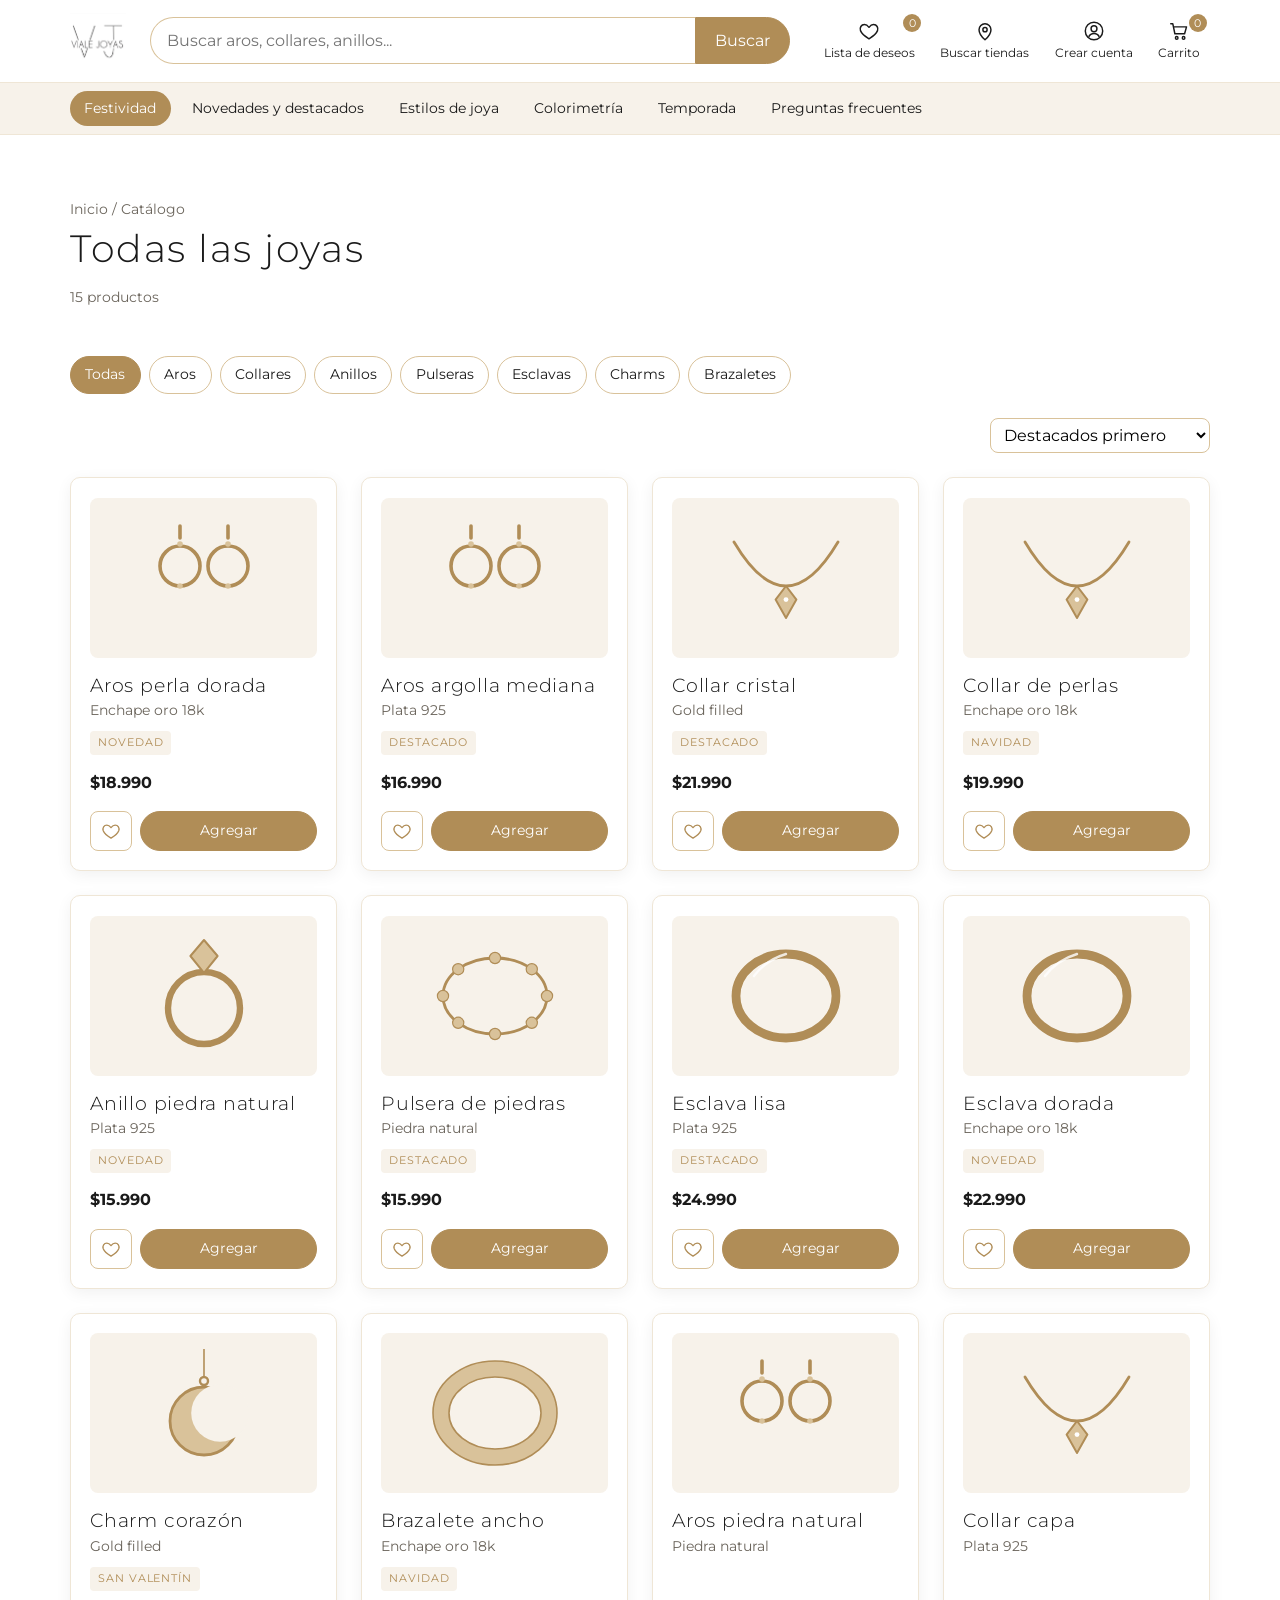
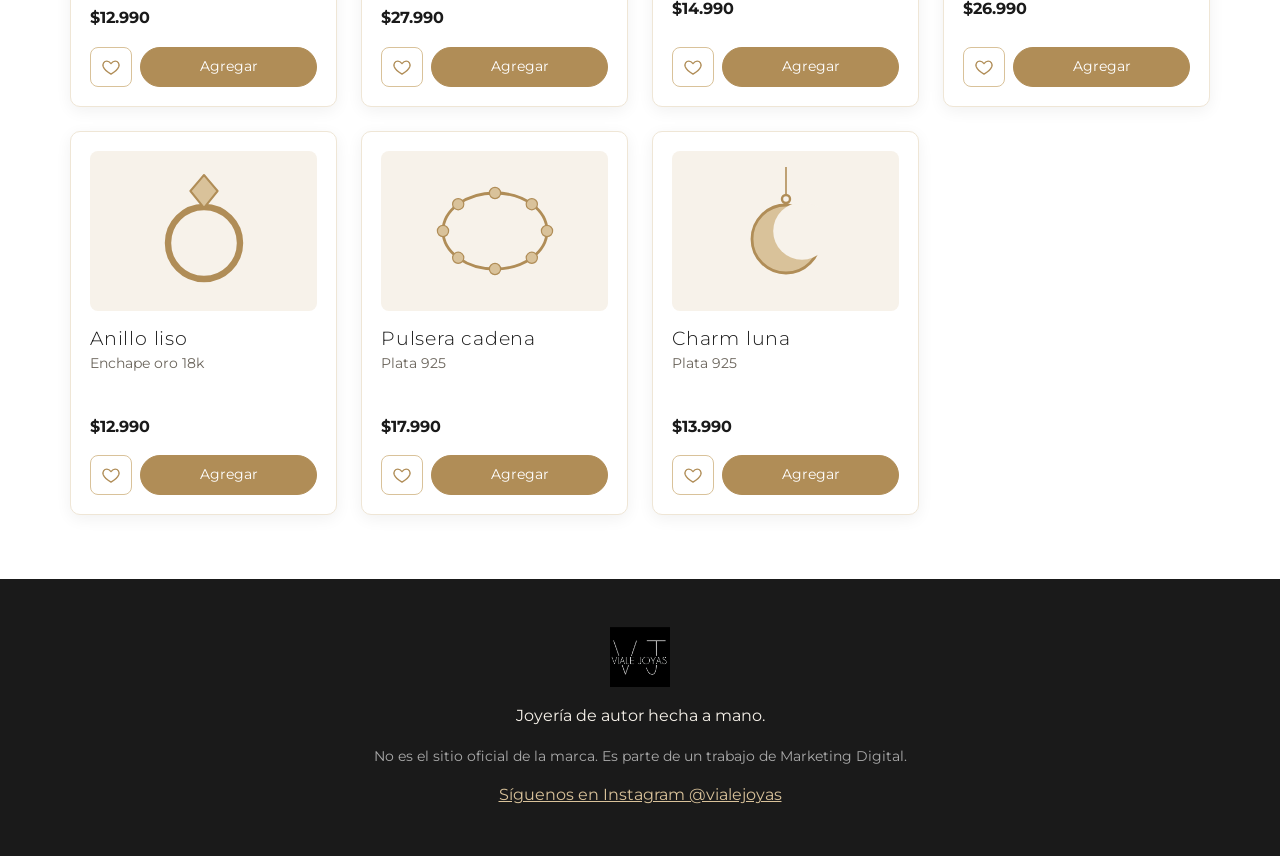
==== commit 0b6a7c0f: "Add files via upload" ====
--- a/catalogo.html
+++ b/catalogo.html
@@ -8,6 +8,7 @@
   <link rel="preconnect" href="https://fonts.gstatic.com" crossorigin>
   <link href="https://fonts.googleapis.com/css2?family=Montserrat:wght@300;400;500&display=swap" rel="stylesheet">
   <link rel="stylesheet" href="css/styles.css">
+  <link rel="stylesheet" href="css/menu.css">
   <link rel="stylesheet" href="css/catalogo.css">
 </head>
 <body>
--- a/css/styles.css
+++ b/css/styles.css
@@ -237,7 +237,7 @@
   color: var(--gold); border-radius: 6px; padding: 0.1rem 0.5rem;
 }
 .mini-btn:hover { background: var(--cream); }
-.footer .ig-link { display: inline-block; margin-top: 0.6rem; color: var(--gold-light); }
+.footer a { display: block; margin-top: 0.6rem; }
 
 /* ===== Responsive ===== */
 @media (max-width: 800px) {
--- a/css/menu.css
+++ b/css/menu.css
@@ -0,0 +1,77 @@
+/* Menú móvil: botón de tres rayas y panel desplegable */
+
+/* ----- Botón de tres rayas ----- */
+.menu-toggle {
+  display: none; flex-direction: column; justify-content: center; align-items: center;
+  gap: 5px; width: 44px; height: 44px; padding: 0; flex: 0 0 44px;
+  background: none; border: none; cursor: pointer;
+}
+.menu-toggle span {
+  display: block; width: 24px; height: 2px; border-radius: 2px;
+  background: var(--ink); transition: transform 0.25s, opacity 0.2s;
+}
+.menu-toggle.is-open span:nth-child(1) { transform: translateY(7px) rotate(45deg); }
+.menu-toggle.is-open span:nth-child(2) { opacity: 0; }
+.menu-toggle.is-open span:nth-child(3) { transform: translateY(-7px) rotate(-45deg); }
+
+/* ----- Panel desplegable ----- */
+.drawer {
+  position: fixed; inset: 0; z-index: 40;
+  background: var(--white); overflow-y: auto;
+  padding: 1rem 1.2rem 2rem;
+  transform: translateY(-100%); visibility: hidden;
+  transition: transform 0.3s ease, visibility 0.3s;
+}
+.drawer.is-open { transform: translateY(0); visibility: visible; }
+
+.drawer__head {
+  display: flex; justify-content: space-between; align-items: center;
+  margin-bottom: 1rem;
+}
+.drawer__logo { height: 48px; width: auto; }
+.drawer__close {
+  background: none; border: none; font-size: 2.2rem; line-height: 1;
+  cursor: pointer; color: var(--ink); padding: 0.2rem 0.5rem;
+}
+
+.drawer .search { display: flex; width: 100%; min-width: 0; margin-bottom: 1.2rem; }
+
+.drawer__links { display: flex; flex-direction: column; }
+.drawer__link {
+  padding: 0.9rem 0.2rem; border-bottom: 1px solid var(--cream-dark);
+  text-decoration: none; font-size: 1.05rem;
+}
+.drawer__link:hover { color: var(--gold); }
+
+.drawer__actions {
+  display: grid; grid-template-columns: 1fr 1fr; gap: 0.6rem; margin-top: 1.4rem;
+}
+.drawer__actions button {
+  padding: 0.8rem 0.5rem; border: 1px solid var(--gold-light);
+  background: var(--cream); color: var(--ink); border-radius: 10px;
+  font: inherit; font-size: 0.9rem; cursor: pointer;
+}
+.drawer__actions button:hover { background: var(--cream-dark); }
+
+.drawer__ig {
+  display: block; margin-top: 1.4rem; text-align: center;
+  color: var(--gold); text-decoration: none; font-size: 0.95rem;
+}
+
+/* ----- Escritorio: sin menú móvil ----- */
+@media (min-width: 801px) {
+  .menu-toggle, .drawer { display: none; }
+}
+
+/* ----- Celular: barra compacta ----- */
+@media (max-width: 800px) {
+  .topbar__inner { flex-wrap: nowrap; justify-content: space-between; gap: 0.4rem; padding: 0.4rem 0; }
+  .brand img { height: 44px; }
+  .menu-toggle { display: flex; }
+  .topbar .search { display: none; }
+  .subbar { display: none; }
+  #btn-stores, #btn-account { display: none; }
+  .action__label { display: none; }
+  .actions { gap: 0.1rem; }
+  .action { padding: 0.3rem 0.4rem; }
+}
--- a/css/catalogo.css
+++ b/css/catalogo.css
@@ -1,6 +1,7 @@
 /* Estilos para catálogo y ficha de producto */
 
 /* ----- Encabezado de página ----- */
+main.container { padding-bottom: 4rem; }
 .page-head { padding: 2.5rem 0 1rem; }
 .page-head h1 { font-size: 2.4rem; margin: 0.3rem 0; }
 .breadcrumb { font-size: 0.85rem; color: var(--muted); margin: 1.5rem 0 0; }
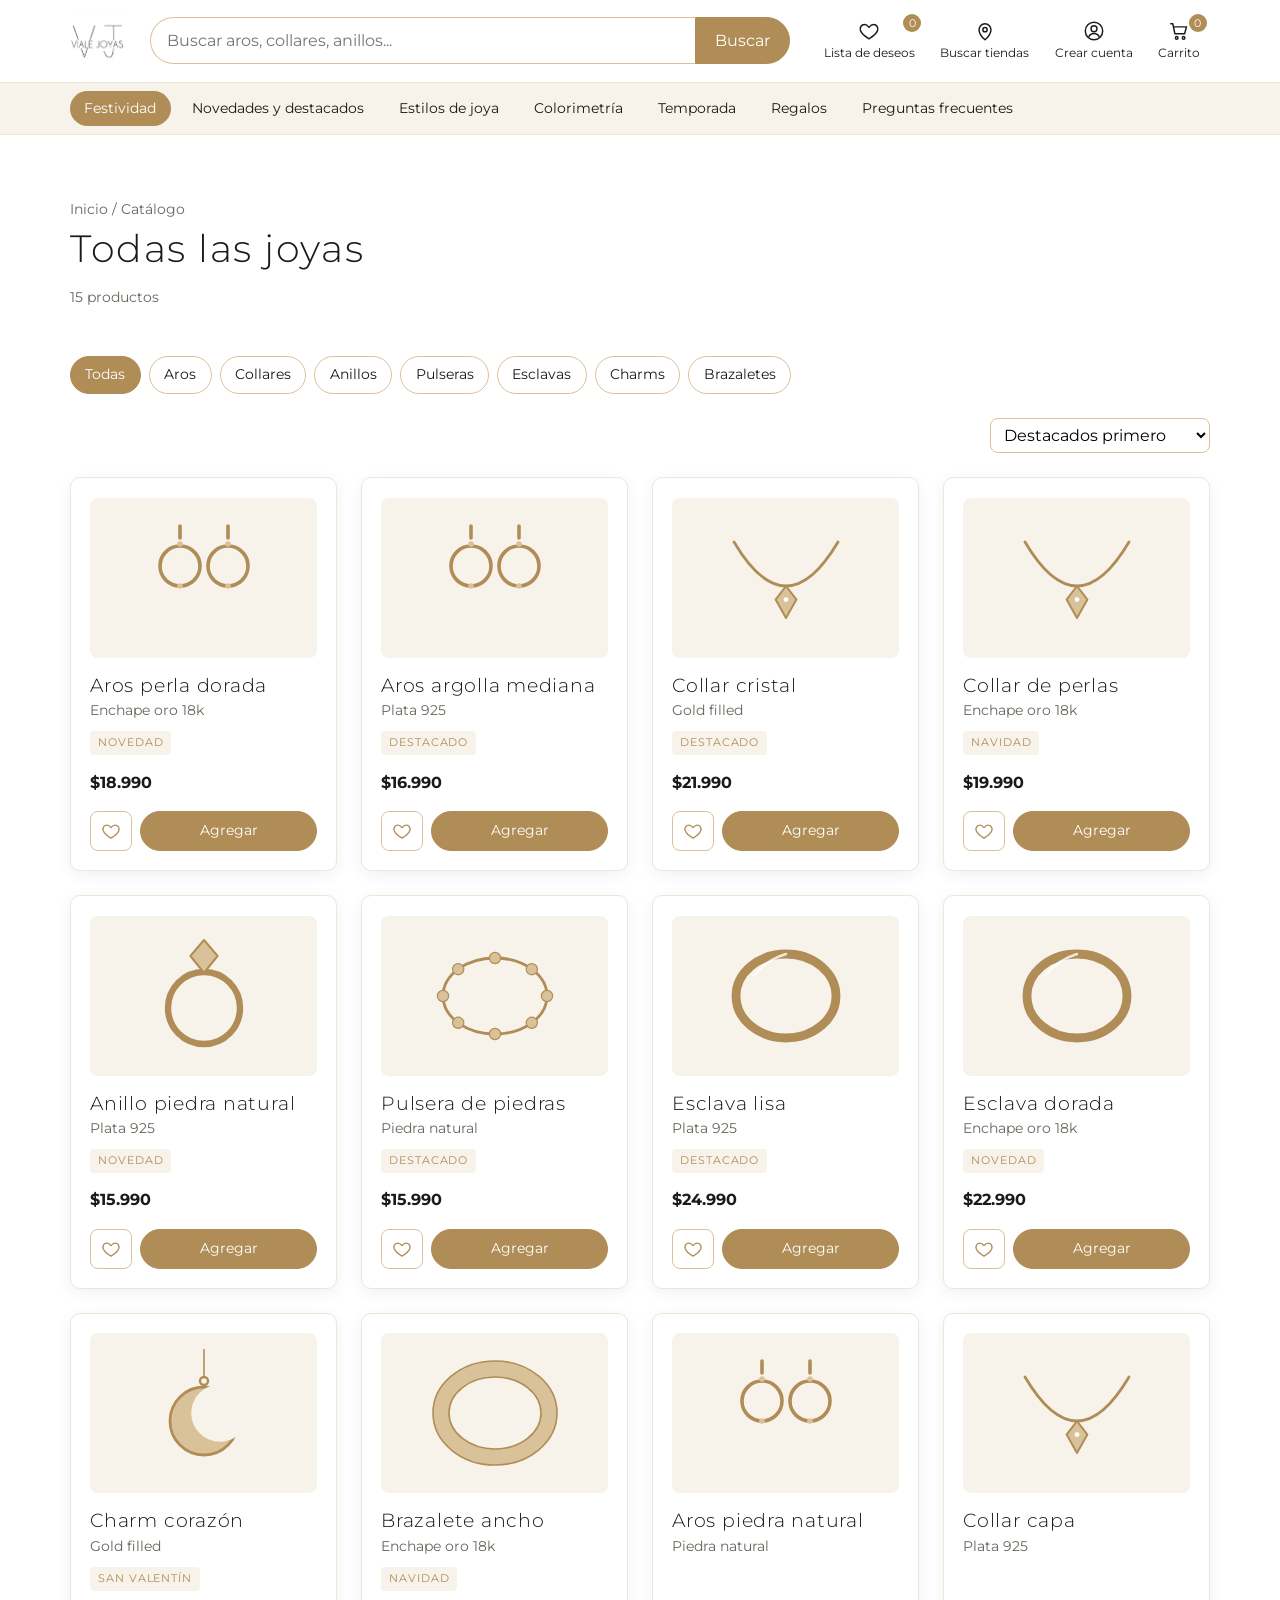
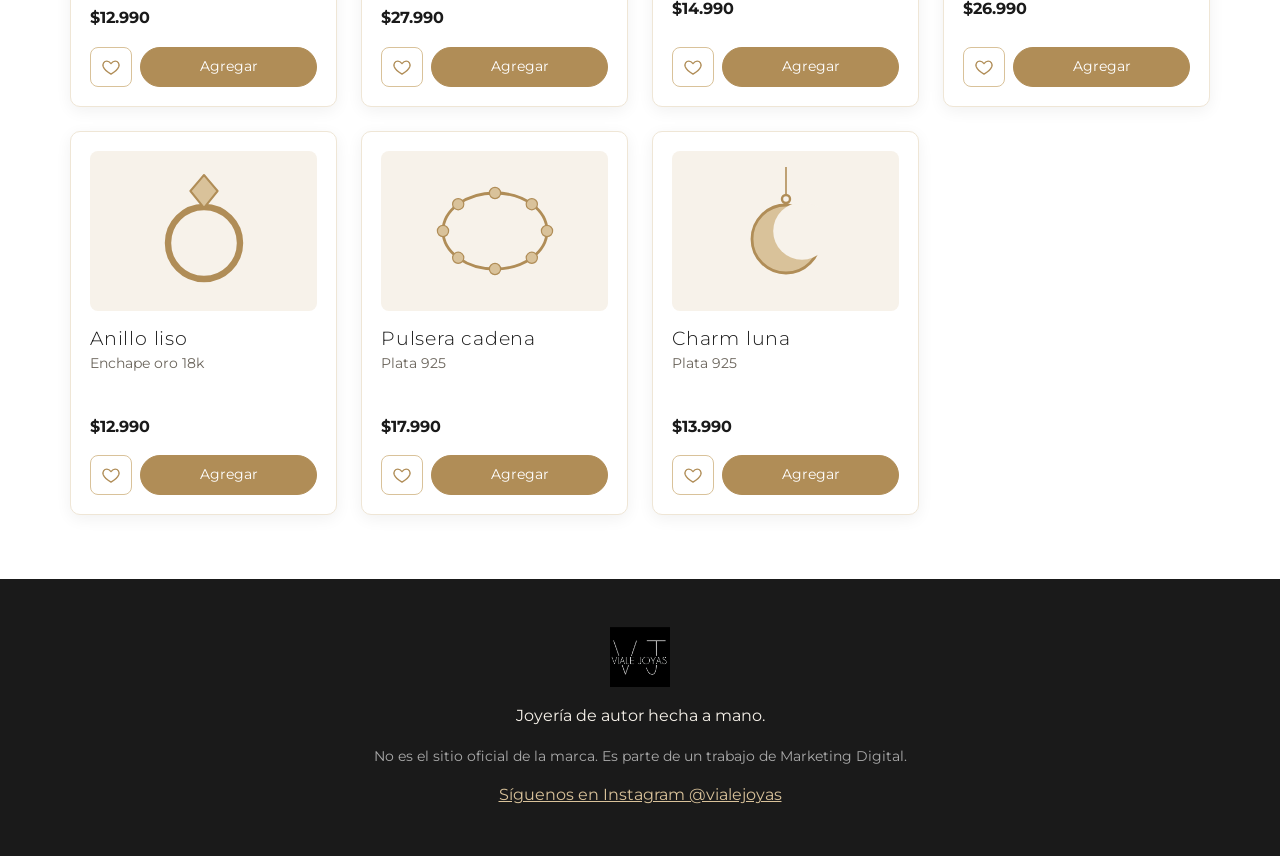
==== commit 043700c3: "Add files via upload" ====
--- a/catalogo.html
+++ b/catalogo.html
@@ -57,6 +57,7 @@
       <a href="index.html#estilos" class="subbar__link">Estilos de joya</a>
       <a href="index.html#colorimetria" class="subbar__link">Colorimetría</a>
       <a href="index.html#temporada" class="subbar__link">Temporada</a>
+      <a href="index.html#regalo" class="subbar__link">Regalos</a>
       <a href="index.html#faq" class="subbar__link">Preguntas frecuentes</a>
     </div>
   </nav>
--- a/css/menu.css
+++ b/css/menu.css
@@ -65,9 +65,10 @@
 
 /* ----- Celular: barra compacta ----- */
 @media (max-width: 800px) {
-  .topbar__inner { flex-wrap: nowrap; justify-content: space-between; gap: 0.4rem; padding: 0.4rem 0; }
+  .topbar__inner { flex-wrap: nowrap; justify-content: flex-start; gap: 0.4rem; padding: 0.4rem 0; }
   .brand img { height: 44px; }
-  .menu-toggle { display: flex; }
+  .menu-toggle { display: flex; margin-left: 0.2rem; }
+  .actions { margin-left: auto; }
   .topbar .search { display: none; }
   .subbar { display: none; }
   #btn-stores, #btn-account { display: none; }
--- a/css/catalogo.css
+++ b/css/catalogo.css
@@ -58,6 +58,31 @@
 .product__buy .btn { flex: 1; text-align: center; min-width: 160px; }
 .info-list { padding-left: 1.1rem; color: var(--muted); font-size: 0.9rem; }
 
+/* ----- Selector de talla ----- */
+.talla { margin: 1rem 0 0.4rem; }
+.talla__head { display: flex; align-items: center; justify-content: space-between; gap: 0.6rem; flex-wrap: wrap; margin-bottom: 0.5rem; }
+.talla__label { font-weight: 500; font-size: 0.95rem; }
+.tallas { display: flex; flex-wrap: wrap; gap: 0.5rem; }
+.talla-btn {
+  min-width: 52px; padding: 0.55rem 0.9rem; border-radius: 10px;
+  border: 1px solid var(--gold-light); background: var(--white); color: var(--ink);
+  font: inherit; font-size: 0.95rem; cursor: pointer;
+}
+.talla-btn:hover { background: var(--cream); }
+.talla-btn[aria-pressed="true"] { background: var(--gold); border-color: var(--gold); color: var(--white); }
+.link-btn {
+  background: none; border: none; color: var(--gold); font: inherit; font-size: 0.9rem;
+  text-decoration: underline; cursor: pointer; padding: 0;
+}
+.talla-aviso { color: #9b3d2e; font-size: 0.85rem; min-height: 1.2em; margin-top: 0.4rem; }
+
+/* ----- Guía de tallas (diálogo) ----- */
+.guia h2 { margin-bottom: 0.8rem; }
+.guia ol { padding-left: 1.2rem; margin-bottom: 1rem; line-height: 1.5; }
+.guia table { width: 100%; border-collapse: collapse; margin: 0.6rem 0 1rem; font-size: 0.92rem; }
+.guia th, .guia td { text-align: left; padding: 0.5rem 0.4rem; border-bottom: 1px solid var(--cream-dark); }
+.guia th { color: var(--muted); font-weight: 500; }
+
 /* ----- Disponibilidad por tienda ----- */
 .stock-section { padding: 2rem 0; border-top: 1px solid var(--cream-dark); }
 .stock-section h2 { margin-bottom: 0.3rem; }
